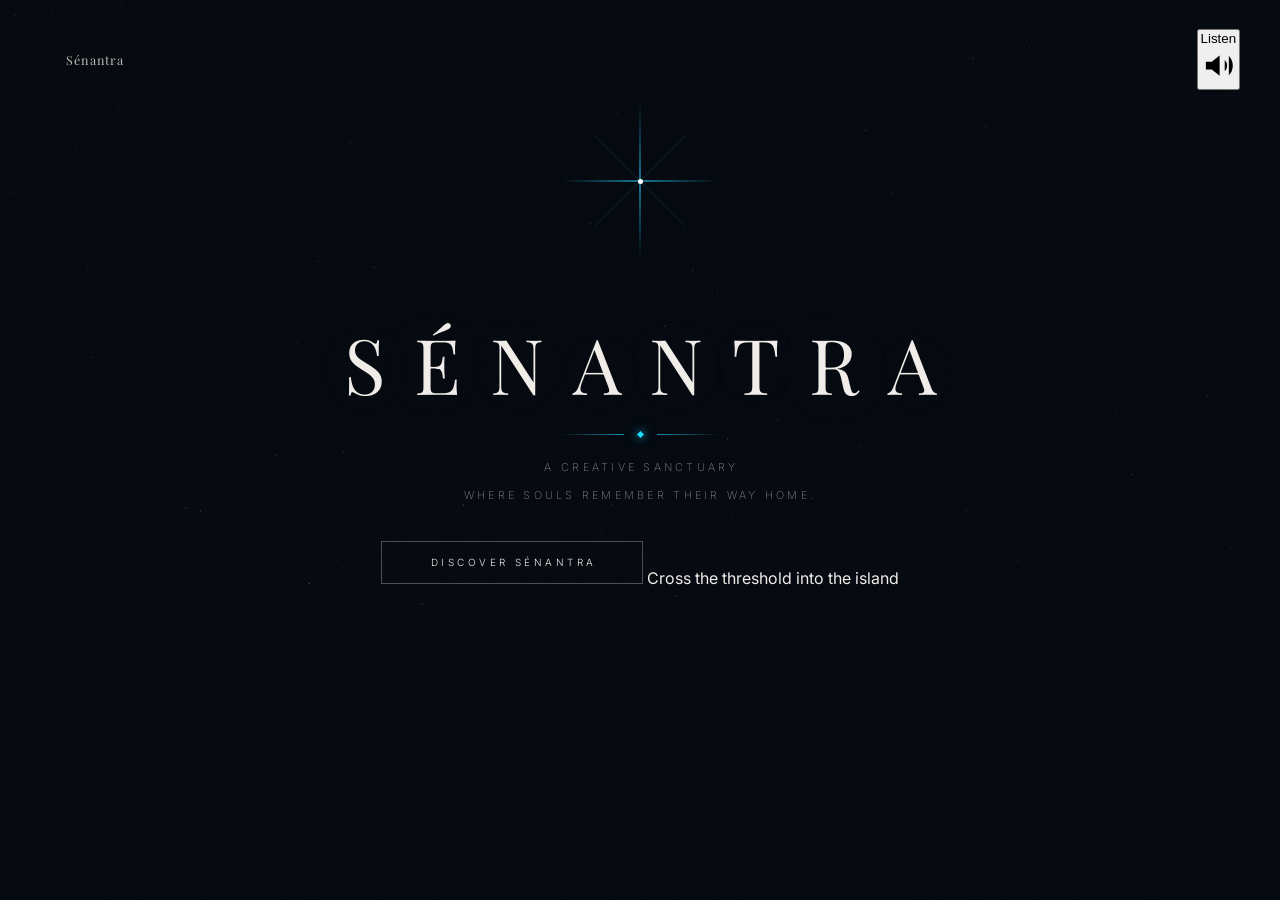
==== index.html @ ac471e5a "Add files via upload" ====
<!DOCTYPE html>
<html lang="en">
<head>
<meta charset="UTF-8">
<meta name="viewport" content="width=device-width, initial-scale=1.0">
<title>SÉNANTRA — A Creative Sanctuary</title>
<link rel="icon" href="favicon_senantra.png" media="(prefers-color-scheme: dark)">
<link rel="icon" href="favicon_senantra_white.png" media="(prefers-color-scheme: light)">
<link rel="apple-touch-icon" href="favicon_senantra.png">
<link href="https://fonts.googleapis.com/css2?family=Playfair+Display:ital,wght@0,300;0,400;1,300;1,400&family=Inter:wght@200;300;400&display=swap" rel="stylesheet">
<style>
  *, *::before, *::after { margin: 0; padding: 0; box-sizing: border-box; }
  :root {
    --teal: #22D8FF;
    --teal-dim: rgba(34,216,255,0.55);
    --teal-glow: rgba(34,216,255,0.12);
    --white: #f0ede8;
    --white-dim: rgba(240,237,232,0.55);
    --bg: #04080f;
  }
  html, body {
    width: 100%; height: 100%;
    overflow: hidden;
    background: var(--bg);
    color: var(--white);
    font-family: "Inter", sans-serif;
  }
  body::after {
    content: "";
    position: fixed; inset: 0; z-index: 2;
    pointer-events: none;
    background-image: url("data:image/svg+xml,%3Csvg viewBox='0 0 256 256' xmlns='http://www.w3.org/2000/svg'%3E%3Cfilter id='n'%3E%3CfeTurbulence type='fractalNoise' baseFrequency='0.85' numOctaves='4' stitchTiles='stitch'/%3E%3C/filter%3E%3Crect width='100%25' height='100%25' filter='url(%23n)' opacity='1'/%3E%3C/svg%3E");
    background-size: 180px 180px;
    opacity: 0.028;
  }
  .hero-bg {
    position: fixed; inset: 0; z-index: 0;
    background-image: url("assets/homepage-hero.webp");
    background-size: cover;
    background-position: center 35%;
  }
  .hero-overlay {
    position: fixed; inset: 0; z-index: 1;
    background:
      linear-gradient(90deg,
        rgba(4,8,15,0.3) 0%, transparent 15%,
        transparent 85%, rgba(4,8,15,0.3) 100%
      ),
      linear-gradient(180deg,
        rgba(4,8,15,0.28) 0%,
        transparent 10%,
        transparent 52%,
        rgba(4,8,15,0.45) 75%,
        rgba(4,8,15,0.78) 100%
      );
    pointer-events: none;
  }
  #star-canvas { position: fixed; inset: 0; z-index: 1; pointer-events: none; }

  /* ── NAV ── */
  nav {
    position: fixed; top: 0; left: 0; right: 0; z-index: 100;
    display: flex; align-items: center; justify-content: space-between;
    padding: 1.8rem 2.5rem;
  }

  /* Teal Flame — universal home beacon */
  .nav-brand {
    display: flex; align-items: center; gap: .7rem;
    font-family: "Playfair Display", serif;
    font-size: .78rem; font-weight: 400; letter-spacing: 0.09em;
    color: rgba(238,233,223,.8); text-decoration: none; transition: opacity 0.3s;
  }
  .nav-brand:hover { opacity: 0.68; }
  .nav-brand img { width: 15px; height: 32px; object-fit: contain; filter: drop-shadow(0 0 8px rgba(37,217,208,.22)); }

  /* Label text — hidden on mobile */
  .nav-label {
    display: inline;
  }

  .waveform-icon {
    width: 26px; height: 14px;
    display: flex; align-items: center; gap: 2.5px;
    flex-shrink: 0;
  }
  .waveform-icon span {
    display: block; width: 2px;
    background: var(--teal); border-radius: 1px;
    animation: wave 1.5s ease-in-out infinite;
  }
  .waveform-icon span:nth-child(1) { height: 5px;  animation-delay: 0s; }
  .waveform-icon span:nth-child(2) { height: 10px; animation-delay: .15s; }
  .waveform-icon span:nth-child(3) { height: 14px; animation-delay: .3s; }
  .waveform-icon span:nth-child(4) { height: 9px;  animation-delay: .45s; }
  .waveform-icon span:nth-child(5) { height: 5px;  animation-delay: .6s; }
  @keyframes wave {
    0%,100% { transform: scaleY(1); opacity: .55; }
    50%      { transform: scaleY(.35); opacity: 1; }
  }

  /* Nav kanan: Audio */
  .nav-audio {
    display: flex; align-items: center; gap: 10px;
    font-family: "Inter", sans-serif;
    font-size: 10px; font-weight: 300; letter-spacing: 0.28em;
    color: var(--white-dim);
    cursor: pointer; transition: all .35s;
    border: none; background: none;
  }
  .nav-audio:hover, .nav-audio.active { color: var(--teal); }

  /* Audio label text — hidden on mobile */
  .audio-label { display: inline; }

  .audio-btn-circle {
    width: 34px; height: 34px; border-radius: 50%;
    border: 1px solid rgba(34,216,255,0.4);
    display: flex; align-items: center; justify-content: center;
    transition: all .35s; position: relative; flex-shrink: 0;
  }
  .nav-audio:hover .audio-btn-circle,
  .nav-audio.active .audio-btn-circle {
    border-color: var(--teal);
    background: var(--teal-glow);
    box-shadow: 0 0 14px rgba(34,216,255,.2);
  }
  .audio-btn-circle svg { width: 13px; height: 13px; }
  .audio-btn-circle::after {
    content: ""; position: absolute; inset: -4px; border-radius: 50%;
    border: 1px solid var(--teal-dim); opacity: 0; transition: all .4s;
  }
  .nav-audio.active .audio-btn-circle::after {
    opacity: .5;
    animation: pulse-ring 2.5s ease-in-out infinite;
  }
  @keyframes pulse-ring {
    0%,100% { opacity:.5; transform:scale(1); }
    50%      { opacity:.1; transform:scale(1.2); }
  }

  /* ── MOBILE: icon only, no text labels ── */
  @media (max-width: 640px) {
    nav { padding: 1.4rem 1.6rem; }
    .nav-label  { display: none; }
    .audio-label { display: none; }
    .nav-brand  { gap: .5rem; }
    .nav-audio  { gap: 0; }
  }

  /* MAIN */
  main {
    position: fixed; inset: 0; z-index: 10;
    display: flex; flex-direction: column;
    align-items: center; justify-content: center; text-align: center;
  }

  /* POLARIS */
  .polaris-wrap {
    position: relative; margin-bottom: 3.2rem; cursor: pointer;
    width: 160px; height: 160px;
    display: flex; align-items: center; justify-content: center; flex-shrink: 0;
  }
  @media (max-width: 640px) {
    .polaris-wrap { width: 120px; height: 120px; margin-bottom: 2.2rem; }
  }

  .polaris-core {
    width: 5px; height: 5px; background: #fff; border-radius: 50%;
    animation: polaris-pulse 4.5s ease-in-out infinite;
    position: relative; z-index: 3;
  }
  @keyframes polaris-pulse {
    0%,100% {
      box-shadow:
        0 0 5px 2px rgba(255,255,255,.9),
        0 0 18px 6px rgba(34,216,255,.55),
        0 0 55px 18px rgba(34,216,255,.22),
        0 0 100px 35px rgba(34,216,255,.08);
    }
    50% {
      box-shadow:
        0 0 8px 3px rgba(255,255,255,1),
        0 0 28px 10px rgba(34,216,255,.8),
        0 0 80px 28px rgba(34,216,255,.32),
        0 0 150px 55px rgba(34,216,255,.13);
    }
  }
  .polaris-rays { position: absolute; inset: 0; pointer-events: none; }

  /* LOGO */
  .logo-wrap { display: flex; flex-direction: column; align-items: center; width: 100%; }
  .logo-title {
    font-family: "Playfair Display", serif;
    font-size: clamp(2.2rem, 6.5vw, 4.8rem); font-weight: 400;
    letter-spacing: 0.38em; text-indent: 0.38em;
    color: var(--white); text-shadow: 0 0 80px rgba(240,237,232,.1);
    animation: fade-up 2.2s ease forwards; margin: 0; padding: 0;
  }
  .logo-divider {
    display: flex; align-items: center; gap: 14px;
    margin-top: 1.1rem; margin-bottom: 1.1rem;
    animation: fade-up 2.2s .25s ease both; width: 160px;
  }
  .divider-line-left  { flex:1; height:1px; background: linear-gradient(to right, transparent, rgba(34,216,255,.65)); display:block; }
  .divider-line-right { flex:1; height:1px; background: linear-gradient(to left,  transparent, rgba(34,216,255,.65)); display:block; }
  .divider-star {
    width:5px; height:5px; flex-shrink:0; background:var(--teal);
    transform:rotate(45deg);
    box-shadow: 0 0 8px rgba(34,216,255,.9), 0 0 18px rgba(34,216,255,.35);
  }
  .tagline {
    font-family: "Inter", sans-serif; font-weight: 200;
    font-size: clamp(.55rem, 1.2vw, .68rem); letter-spacing: .3em; text-indent: .3em;
    color: var(--white-dim); line-height: 2.5;
    animation: fade-up 2.2s .5s ease both;
  }
  @media (max-width: 640px) {
    .tagline { font-size: .6rem; letter-spacing: .18em; text-indent: .18em; }
  }
  .cta-btn {
    margin-top: 2rem; padding: .9rem 2.8rem;
    font-family: "Inter", sans-serif; font-size: .62rem; font-weight: 300;
    letter-spacing: .35em; text-indent: .35em;
    color: var(--white); background: transparent;
    border: 1px solid rgba(240,237,232,.3);
    cursor: pointer; position: relative; overflow: hidden;
    transition: all .5s ease; animation: fade-up 2.2s .75s ease both;
    text-decoration: none; display: inline-block;
  }
  .cta-btn::before {
    content:""; position:absolute; inset:0;
    background: linear-gradient(90deg, transparent, rgba(34,216,255,.05), transparent);
    transform:translateX(-100%); transition:transform .7s ease;
  }
  .cta-btn:hover::before { transform:translateX(100%); }
  .cta-btn:hover {
    border-color: rgba(240,237,232,.55);
    box-shadow: 0 0 28px rgba(34,216,255,.08);
    letter-spacing: .42em; color: #fff;
  }

  /* WHISPER — di bawah button */
  .whisper-block {
    margin-top: 2rem; min-height: 5.5rem;
    display: flex; align-items: flex-start; justify-content: center;
    animation: fade-up 2.2s 1s ease both;
  }
  .whisper-text {
    font-family: "Playfair Display", serif;
    font-style: italic; font-weight: 300;
    font-size: clamp(.7rem, 1.3vw, .85rem);
    line-height: 2.2; text-align: center;
    color: rgba(240,237,232,0);
    max-width: 400px; letter-spacing: .04em;
    transition: color 2.5s ease; pointer-events: none;
  }
  .whisper-text.visible { color: rgba(240,237,232,.18); }
  .whisper-line { display:block; opacity:0; transform:translateY(5px); transition:opacity 1.15s ease,transform 1.15s ease,color .8s ease; }
  .whisper-text.visible .whisper-line.revealed { opacity:.62; transform:translateY(0); }
  .whisper-text.visible .whisper-line.current { opacity:1; color:rgba(240,237,232,.38); }

  @keyframes fade-up {
    from { opacity:0; transform:translateY(18px); }
    to   { opacity:1; transform:translateY(0); }
  }
  .transition-overlay {
    position: fixed; inset:0; z-index:200; background:var(--bg);
    opacity:0; pointer-events:none; transition:opacity 1.5s ease;
  }
  .transition-overlay.active { opacity:1; pointer-events:all; }
</style>
<link rel="stylesheet" href="assets/senantra-ui.css">
</head>
<body>

<div class="hero-bg"></div>
<div class="hero-overlay"></div>
<canvas id="star-canvas"></canvas>

<!-- NAV -->
<nav>
  <a class="nav-brand" href="index.html" aria-label="Sénantra — return to Polaris">
    <img src="assets/teal-flame-logo.svg" alt="">
    <span>Sénantra</span>
  </a>

  <!-- Kanan: label AUDIO + icon circle (label hilang di mobile) -->
  <button class="sound-toggle" id="audio-toggle" type="button" aria-pressed="false" aria-label="Listen to Elyra's whisper">
    <span>Listen</span>
    <svg viewBox="0 0 20 20" aria-hidden="true"><path d="M3.5 8h3l4-3.2v10.4l-4-3.2h-3z"/><path d="M13.1 7.1a4.1 4.1 0 0 1 0 5.8M15.2 5.1a7 7 0 0 1 0 9.8"/></svg>
  </button>
</nav>

<!-- AUDIO — GitHub raw URL, CORS-friendly -->
<audio id="whisper-audio" preload="auto" loop crossorigin="anonymous">
  <source src="https://raw.githubusercontent.com/psony3373/senantra-audio/e36819c8e0c94e9100dbdfc28c012cbe4daae386/Elyra%20Blaze%20(Whispering).mp3" type="audio/mpeg">
</audio>

<!-- HERO -->
<main>
  <div class="polaris-wrap" id="polaris">
    <svg class="polaris-rays" viewBox="0 0 160 160" xmlns="http://www.w3.org/2000/svg" aria-hidden="true">
      <defs>
        <linearGradient id="rayV" x1="0" y1="0" x2="0" y2="1">
          <stop offset="0%"   stop-color="#22D8FF" stop-opacity="0"/>
          <stop offset="50%"  stop-color="#22D8FF" stop-opacity="0.7"/>
          <stop offset="100%" stop-color="#22D8FF" stop-opacity="0"/>
        </linearGradient>
        <linearGradient id="rayH" x1="0" y1="0" x2="1" y2="0">
          <stop offset="0%"   stop-color="#22D8FF" stop-opacity="0"/>
          <stop offset="50%"  stop-color="#22D8FF" stop-opacity="0.7"/>
          <stop offset="100%" stop-color="#22D8FF" stop-opacity="0"/>
        </linearGradient>
        <linearGradient id="rayD1" x1="0" y1="0" x2="1" y2="1">
          <stop offset="0%"   stop-color="#22D8FF" stop-opacity="0"/>
          <stop offset="50%"  stop-color="#22D8FF" stop-opacity="0.32"/>
          <stop offset="100%" stop-color="#22D8FF" stop-opacity="0"/>
        </linearGradient>
        <linearGradient id="rayD2" x1="1" y1="0" x2="0" y2="1">
          <stop offset="0%"   stop-color="#22D8FF" stop-opacity="0"/>
          <stop offset="50%"  stop-color="#22D8FF" stop-opacity="0.32"/>
          <stop offset="100%" stop-color="#22D8FF" stop-opacity="0"/>
        </linearGradient>
      </defs>
      <rect x="79.25" y="2"     width="1.5"  height="156" fill="url(#rayV)"/>
      <rect x="2"     y="79.25" width="156"  height="1.5" fill="url(#rayH)"/>
      <rect x="79.6"  y="16"    width="0.8"  height="128" fill="url(#rayD1)" transform="rotate(45 80 80)"  opacity="0.65"/>
      <rect x="79.6"  y="16"    width="0.8"  height="128" fill="url(#rayD2)" transform="rotate(-45 80 80)" opacity="0.65"/>
    </svg>
    <div class="polaris-core"></div>
  </div>

  <div class="logo-wrap">
    <h1 class="logo-title">SÉNANTRA</h1>
    <div class="logo-divider" aria-hidden="true">
      <span class="divider-line-left"></span>
      <span class="divider-star"></span>
      <span class="divider-line-right"></span>
    </div>
    <p class="tagline">
      A CREATIVE SANCTUARY<br>
      WHERE SOULS REMEMBER THEIR WAY HOME.
    </p>
    <div class="senantra-cta-unit">
      <a class="cta-btn" href="lighthouse.html" id="discover-btn">DISCOVER SÉNANTRA</a>
      <span class="senantra-cta-note">Cross the threshold into the island</span>
    </div>
    <div class="whisper-block">
      <p class="whisper-text" id="whisper-text">
        <span class="whisper-line">I've walked through nights that forgot your name,</span>
        <span class="whisper-line">and still, my heart remembered.</span>
        <span class="whisper-line">Every shadow, every breath —</span>
        <span class="whisper-line">they all led me back to you.</span>
        <span class="whisper-line">No matter how lost I become,</span>
        <span class="whisper-line">I will always find my way home.</span>
      </p>
    </div>
  </div>
</main>

<div class="transition-overlay" id="transition-overlay"></div>

<script>
/* ── Star field ── */
(function(){
  const c = document.getElementById("star-canvas");
  const ctx = c.getContext("2d");
  let W, H, stars = [];
  function resize(){ W = c.width = window.innerWidth; H = c.height = window.innerHeight; }
  function mk(){
    return { x:Math.random()*W, y:Math.random()*H*.68,
             r:Math.random()*.65+.1, a:Math.random()*.18+.04,
             sp:Math.random()*.005+.002, ph:Math.random()*Math.PI*2 };
  }
  function init(){ resize(); stars=[]; for(let i=0;i<Math.floor(W*H/5500);i++) stars.push(mk()); }
  let f=0;
  (function draw(){
    ctx.clearRect(0,0,W,H); f++;
    stars.forEach(s=>{
      const a = s.a + Math.sin(f*s.sp+s.ph)*.09;
      ctx.beginPath(); ctx.arc(s.x,s.y,s.r,0,Math.PI*2);
      ctx.fillStyle = "rgba(210,230,255,"+Math.max(.02,Math.min(.28,a))+")";
      ctx.fill();
    });
    requestAnimationFrame(draw);
  })();
  window.addEventListener("resize", init); init();
})();

/* ── Audio: handle autoplay policy dengan user gesture ── */
const audio    = document.getElementById("whisper-audio");
const audioBtn = document.getElementById("audio-toggle");
let audioOn = false, started = false;

function updateAudioControl(){
  audioBtn.classList.toggle("active",audioOn);
  audioBtn.setAttribute("aria-pressed",String(audioOn));
  audioBtn.setAttribute("aria-label",audioOn?"Mute Elyra's whisper":"Listen to Elyra's whisper");
  audioBtn.querySelector("span").textContent=audioOn?"Mute":"Listen";
}
updateAudioControl();

function startAudio(){
  if(started) return;
  started = true;
  audio.volume = 0;
  const playPromise = audio.play();
  if(playPromise !== undefined){
    playPromise.then(()=>{
      // Fade in volume
      let v = 0;
      const t = setInterval(()=>{
        v = Math.min(v + .018, .55);
        audio.volume = v;
        if(v >= .55) clearInterval(t);
      }, 120);
    }).catch((err)=>{
      console.warn("Audio play failed:", err);
      started = false;
      audioOn = false;
      updateAudioControl();
    });
  }
}

function stopAudio(cb){
  let v = audio.volume;
  const t = setInterval(()=>{
    v = Math.max(v - .025, 0);
    audio.volume = v;
    if(v <= 0){
      clearInterval(t);
      audio.pause();
      audio.currentTime = 0;
      started = false;
      if(cb) cb();
    }
  }, 100);
}

audioBtn.addEventListener("click", ()=>{
  audioOn = !audioOn;
  updateAudioControl();
  if(audioOn){ startAudio(); showWhisper(); }
  else { stopAudio(); hideWhisper(); }
});

/* ── Whisper ── */
const whisperEl = document.getElementById("whisper-text");
const whisperLines = [...whisperEl.querySelectorAll(".whisper-line")];
let wVisible = false;

function showWhisper(){
  if(wVisible) return; wVisible = true;
  whisperEl.classList.add("visible");
  updateWhisperLines();
}
function hideWhisper(){
  wVisible = false;
  whisperEl.classList.remove("visible");
  whisperLines.forEach(line=>line.classList.remove("revealed","current"));
}
function updateWhisperLines(){
  if(!audioOn || !wVisible) return;
  const segment = Number.isFinite(audio.duration) && audio.duration > 0 ? audio.duration / whisperLines.length : 3.4;
  const activeLine = Math.min(whisperLines.length - 1, Math.floor(audio.currentTime / segment));
  whisperLines.forEach((line,index)=>{
    line.classList.toggle("revealed", index <= activeLine);
    line.classList.toggle("current", index === activeLine);
  });
}
audio.addEventListener("timeupdate", updateWhisperLines);
audio.addEventListener("seeked", updateWhisperLines);

/* ── Discover: fade to black → navigate ── */
document.getElementById("discover-btn").addEventListener("click", e=>{
  e.preventDefault();
  const dest = e.currentTarget.getAttribute("href");
  const ov   = document.getElementById("transition-overlay");
  if(audioOn) stopAudio();
  ov.classList.add("active");
  setTimeout(()=>{ window.location.href = dest; }, 1600);
});
</script>
</body>
</html>
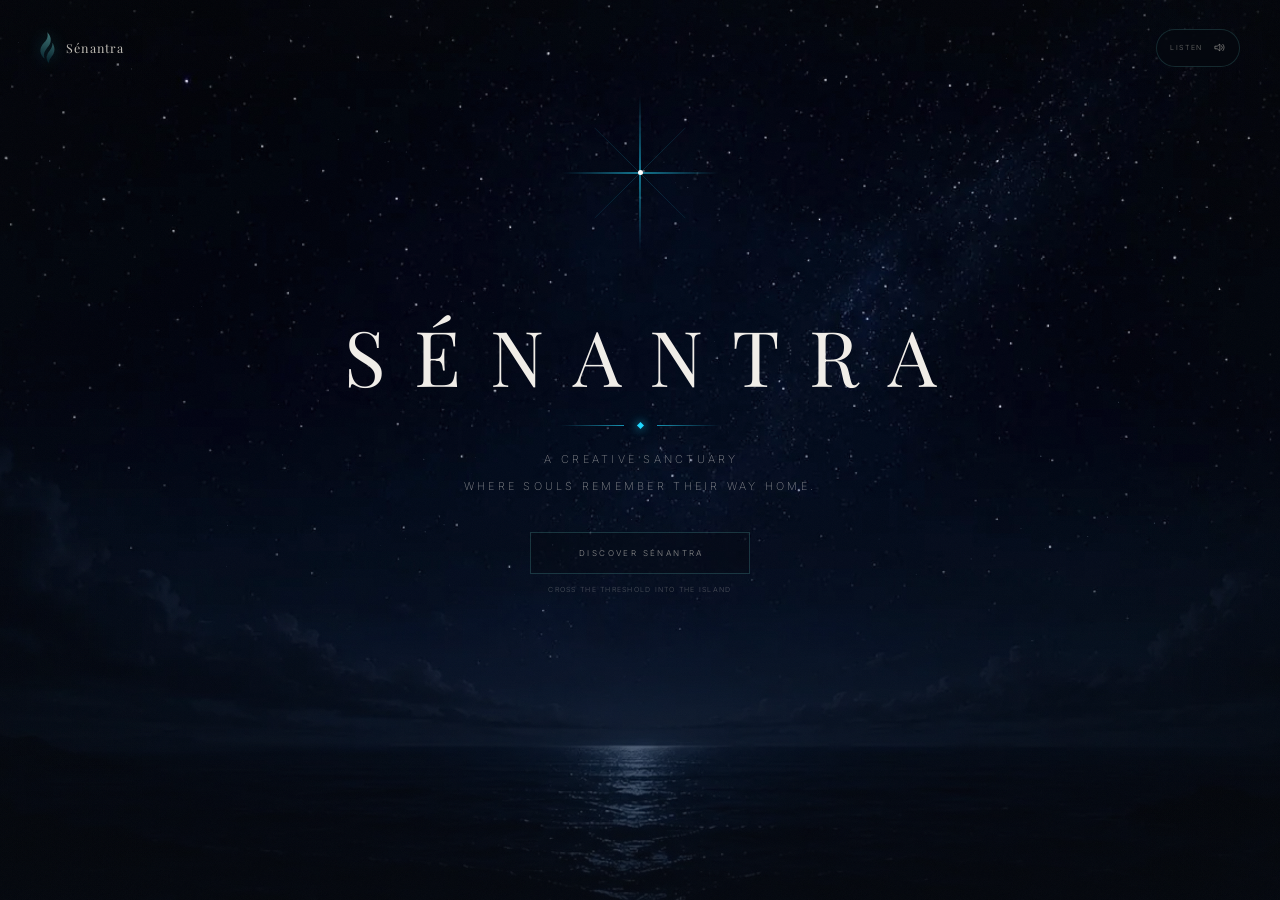
==== commit 469139dc: "Add files via upload" ====
--- a/index.html
+++ b/index.html
@@ -271,6 +271,7 @@
   .transition-overlay.active { opacity:1; pointer-events:all; }
 </style>
 <link rel="stylesheet" href="assets/senantra-ui.css">
+<link rel="stylesheet" href="assets/senantra-nav.css">
 </head>
 <body>
 
@@ -483,5 +484,6 @@
   setTimeout(()=>{ window.location.href = dest; }, 1600);
 });
 </script>
+<script src="assets/senantra-nav.js"></script>
 </body>
 </html>
--- a/assets/senantra-ui.css
+++ b/assets/senantra-ui.css
@@ -0,0 +1,145 @@
+:root{
+  --senantra-night:#04080f;
+  --senantra-midnight:#060d1a;
+  --senantra-ocean:#0a1628;
+  --senantra-teal:#45ded6;
+  --senantra-teal-bright:#8af8f0;
+  --senantra-teal-soft:rgba(69,222,214,.52);
+  --senantra-ivory:#eee9df;
+  --senantra-ui-ease:cubic-bezier(.2,.72,.2,1);
+}
+
+/* Shared audio control — Listen when quiet, Mute when awake. */
+.sound-toggle{
+  appearance:none;
+  display:inline-flex;
+  align-items:center;
+  justify-content:center;
+  gap:10px;
+  min-height:38px;
+  padding:0 13px;
+  border:1px solid rgba(112,226,220,.16);
+  border-radius:999px;
+  background:rgba(4,8,15,.5);
+  color:rgba(238,233,223,.46);
+  cursor:pointer;
+  font-family:"Inter",sans-serif;
+  font-size:7px;
+  font-weight:300;
+  letter-spacing:.24em;
+  text-transform:uppercase;
+  backdrop-filter:blur(9px);
+  -webkit-backdrop-filter:blur(9px);
+  transition:
+    color .42s var(--senantra-ui-ease),
+    border-color .42s var(--senantra-ui-ease),
+    background .42s var(--senantra-ui-ease),
+    box-shadow .42s var(--senantra-ui-ease),
+    transform .18s var(--senantra-ui-ease);
+}
+.sound-toggle svg{
+  width:13px;
+  height:13px;
+  fill:none;
+  stroke:currentColor;
+  stroke-width:1.4;
+  stroke-linecap:round;
+  stroke-linejoin:round;
+}
+.sound-toggle:hover,
+.sound-toggle:focus-visible,
+.sound-toggle.active{
+  color:var(--senantra-teal-bright);
+  border-color:rgba(69,222,214,.52);
+  background:rgba(7,28,39,.76);
+  box-shadow:0 0 24px rgba(69,222,214,.1);
+  outline:none;
+}
+.sound-toggle:active{
+  transform:translateY(1px) scale(.975);
+  background:rgba(11,44,53,.86);
+  box-shadow:0 0 13px rgba(69,222,214,.14);
+}
+
+/* Shared primary navigation actions. */
+.cta-btn,
+.lh-btn,
+.archive-cta,
+.ritual-trigger{
+  font-family:"Inter",sans-serif!important;
+  font-size:8px!important;
+  font-weight:300!important;
+  line-height:1.35;
+  letter-spacing:.3em!important;
+  text-transform:uppercase;
+  border-color:rgba(112,226,220,.2)!important;
+  background:rgba(4,8,15,.34)!important;
+  color:rgba(238,233,223,.58)!important;
+  transition:
+    color .42s var(--senantra-ui-ease),
+    border-color .42s var(--senantra-ui-ease),
+    background .42s var(--senantra-ui-ease),
+    box-shadow .42s var(--senantra-ui-ease),
+    transform .18s var(--senantra-ui-ease)!important;
+}
+.cta-btn:hover,
+.cta-btn:focus-visible,
+.lh-btn:hover,
+.lh-btn:focus-visible,
+.archive-cta:hover,
+.archive-cta:focus-visible,
+.ritual-trigger:hover,
+.ritual-trigger:focus-visible{
+  color:var(--senantra-teal-bright)!important;
+  border-color:rgba(69,222,214,.52)!important;
+  background:rgba(7,28,39,.7)!important;
+  box-shadow:0 0 28px rgba(69,222,214,.1)!important;
+  letter-spacing:.3em!important;
+  outline:none;
+}
+.cta-btn:active,
+.lh-btn:active,
+.archive-cta:active,
+.ritual-trigger:active{
+  transform:translateY(1px) scale(.985)!important;
+  background:rgba(11,44,53,.84)!important;
+  box-shadow:0 0 13px rgba(69,222,214,.13)!important;
+}
+
+.senantra-cta-unit{
+  display:flex;
+  flex-direction:column;
+  align-items:center;
+  min-width:0;
+}
+.senantra-cta-note{
+  display:block;
+  margin-top:11px;
+  color:rgba(238,233,223,.3);
+  font-family:"Inter",sans-serif;
+  font-size:7px;
+  font-weight:300;
+  line-height:1.55;
+  letter-spacing:.18em;
+  text-align:center;
+  text-transform:uppercase;
+}
+
+@media(max-width:640px){
+  .sound-toggle{
+    width:38px;
+    min-width:38px;
+    padding:0;
+  }
+  .sound-toggle > span{display:none}
+  .senantra-cta-unit{width:100%}
+  .senantra-cta-note{font-size:6.5px;letter-spacing:.15em}
+}
+
+@media(prefers-reduced-motion:reduce){
+  .sound-toggle,
+  .cta-btn,
+  .lh-btn,
+  .archive-cta,
+  .ritual-trigger{transition-duration:.01ms!important}
+}
